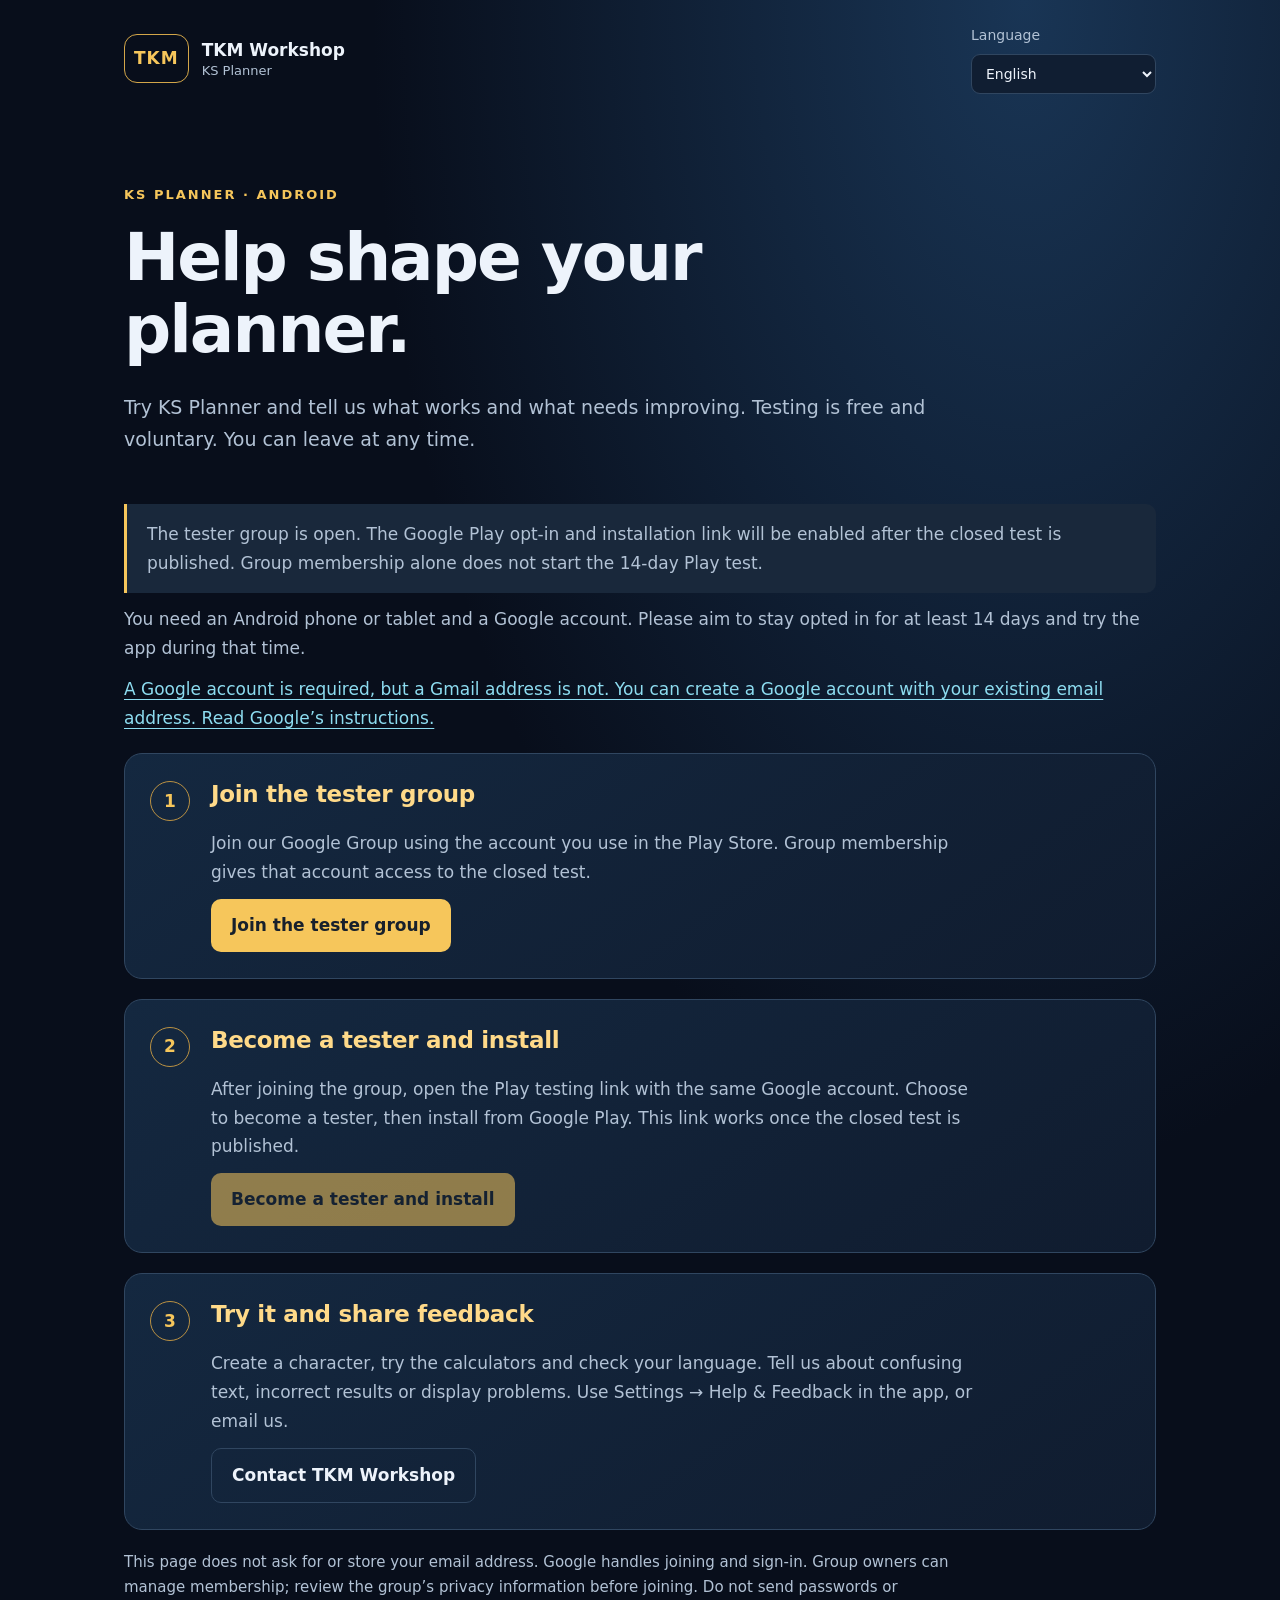
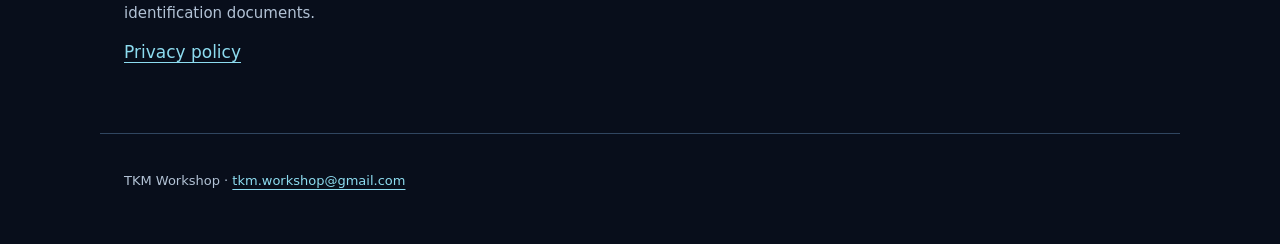
==== testing.html @ 85ac4294 "Add voluntary KS Planner tester signup in 17 languages Connect signup to KSPlannerTesters Google Gro" ====
<!doctype html>
<html lang="en">
<head>
  <meta charset="utf-8">
  <meta name="viewport" content="width=device-width, initial-scale=1">
  <meta name="description" content="Volunteer to test KS Planner for Android by TKM Workshop.">
  <title>Test KS Planner · TKM Workshop</title>
  <link rel="stylesheet" href="style.css">
  <style>
    .language{display:grid;gap:6px;min-width:185px;font-size:14px;color:var(--muted)}
    select{width:100%;font:inherit;color:var(--text);background:var(--panel);border:1px solid var(--line);border-radius:9px;padding:10px}
    select:focus-visible{outline:3px solid var(--gold);outline-offset:3px}
    .intro{padding-top:30px}.intro h1{max-width:820px}.steps{counter-reset:step}
    .step{position:relative;padding-inline-start:86px;counter-increment:step}
    .step:before{content:counter(step);position:absolute;inset-inline-start:25px;top:27px;width:38px;height:38px;display:grid;place-items:center;border:1px solid #bb9243;color:var(--gold);border-radius:50%;font-weight:750}
    .step h2{margin-top:0}.step p{max-width:770px}.button[aria-disabled="true"]{opacity:.55;cursor:default}
    .status{padding:16px 20px;border-inline-start:3px solid var(--gold);background:#19283b;border-radius:0 10px 10px 0}
    .privacy{font-size:15px;max-width:850px}.brand{flex-shrink:0}
    @media(max-width:650px){header{align-items:start;flex-wrap:wrap}.language{min-width:160px;flex:1}.step{padding-inline-start:68px}.step:before{inset-inline-start:16px;top:22px;width:32px;height:32px}}
    @media(prefers-reduced-motion:reduce){*{scroll-behavior:auto!important}}
  </style>
  <script src="testing.js" defer></script>
</head>
<body>
  <header>
    <a class="brand" href="index.html"><span class="monogram">TKM</span><span>TKM Workshop<small>KS Planner</small></span></a>
    <label class="language"><span id="language-label">Language</span><select id="language" aria-labelledby="language-label"></select></label>
  </header>
  <main>
    <div class="intro"><p class="eyebrow">KS Planner · Android</p><h1 data-copy="title">Help shape your planner.</h1><p data-copy="intro">Try KS Planner and tell us what works and what needs improving. Testing is free and voluntary. You can leave at any time.</p></div>
    <p class="status" id="enrollment-status" role="status" data-copy="pending">Tester enrollment is being prepared. The joining links will appear here when setup is complete.</p>
    <p data-copy="requirements">You need an Android phone or tablet and a Google account. Please aim to stay opted in for at least 14 days and try the app during that time.</p>
    <p><a href="https://support.google.com/accounts/answer/27441" data-copy="account">A Google account is required, but a Gmail address is not. You can create a Google account with your existing email address. Read Google’s instructions.</a></p>
    <div class="steps">
      <section class="card step"><h2 data-copy="join">Join the tester group</h2><p data-copy="groupHelp">Join our Google Group using the account you use in the Play Store. Group membership gives that account access to the closed test.</p><a class="button" id="group-link" aria-disabled="true" data-copy="join">Join the tester group</a></section>
      <section class="card step"><h2 data-copy="install">Become a tester and install</h2><p data-copy="testHelp">After joining the group, open the Play testing link with the same Google account. Choose to become a tester, then install from Google Play. This link works once the closed test is published.</p><a class="button" id="test-link" aria-disabled="true" data-copy="install">Become a tester and install</a></section>
      <section class="card step"><h2 data-copy="try">Try it and share feedback</h2><p data-copy="tryHelp">Create a character, try the calculators and check your language. Tell us about confusing text, incorrect results or display problems. Use Settings → Help & Feedback in the app, or email us.</p><a class="button secondary" href="mailto:tkm.workshop@gmail.com?subject=KS%20Planner%20testing%20feedback" data-copy="help">Contact TKM Workshop</a></section>
    </div>
    <p class="privacy" data-copy="privacy">This page does not ask for or store your email address. Google handles joining and sign-in. Group owners can manage membership; review the group’s privacy information before joining. Do not send passwords or identification documents.</p>
    <p><a href="privacy.html" data-copy="policy">Privacy policy</a></p>
    <noscript><p>Enable JavaScript for language selection. Tester enrollment is still being prepared. Contact tkm.workshop@gmail.com for help.</p></noscript>
  </main>
  <footer><p>TKM Workshop · <a href="mailto:tkm.workshop@gmail.com">tkm.workshop@gmail.com</a></p></footer>
</body>
</html>
---- style.css ----
:root{color-scheme:dark;--bg:#080e1b;--panel:#101e32;--text:#edf3fb;--muted:#b2c2d5;--gold:#f6c65b;--line:#304660}*{box-sizing:border-box}body{margin:0;background:radial-gradient(ellipse at 80% 0,#193555 0,transparent 45%),var(--bg);color:var(--text);font:17px/1.7 system-ui,-apple-system,BlinkMacSystemFont,"Segoe UI",sans-serif}a{color:#8ddcf0;text-underline-offset:4px}a:hover{color:#fff}a:focus-visible,summary:focus-visible{outline:3px solid var(--gold);outline-offset:5px}header,main,footer{max-width:1080px;margin:auto;padding:24px}header{display:flex;align-items:center;justify-content:space-between;gap:20px}.brand{display:flex;gap:13px;align-items:center;text-decoration:none;color:var(--text);font-weight:750;line-height:1.35}.brand small{display:block;font-size:13px;color:var(--muted);font-weight:500}.monogram{border:1px solid #d3a649;border-radius:13px;padding:12px 9px;color:var(--gold);font-size:17px;letter-spacing:1px}nav{display:flex;gap:24px}nav a{color:var(--text);text-decoration:none;font-size:15px}.intro{padding:46px 0 24px;max-width:820px}.eyebrow{text-transform:uppercase;font-size:13px;font-weight:750;letter-spacing:2px;color:var(--gold)}h1{font-size:clamp(38px,6vw,66px);letter-spacing:-2px;line-height:1.1;margin:16px 0 24px}h2{font-size:23px;letter-spacing:-.3px;line-height:1.3;color:#ffda89}p{color:var(--muted);margin:12px 0}.intro>p:last-child{font-size:19px}.actions{display:flex;flex-wrap:wrap;gap:14px;margin:28px 0}.button{display:inline-block;min-height:48px;padding:12px 20px;background:var(--gold);color:#17202c;border-radius:10px;text-decoration:none;font-weight:750}.button:hover{background:#ffdc88;color:#080e1b}.button.secondary{border:1px solid var(--line);background:transparent;color:var(--text)}.grid{display:grid;grid-template-columns:1fr 1fr;gap:20px}.card{background:linear-gradient(145deg,#142840,#101c2f);border:1px solid var(--line);border-radius:18px;padding:26px;margin:20px 0}.grid .card{margin:20px 0 0}details{border-top:1px solid var(--line);padding:16px 0}summary{cursor:pointer;min-height:44px;display:list-item;font-weight:650;padding:8px 0}details p{padding-left:18px}footer{border-top:1px solid var(--line);margin-top:30px;font-size:13px;padding-bottom:40px}strong{color:var(--text)}@media(max-width:650px){header,main,footer{padding:20px}.intro{padding-top:24px}.grid{grid-template-columns:1fr;gap:0}.card{padding:21px}.grid .card{margin-top:18px}h1{letter-spacing:-1px}nav{gap:16px}.brand{font-size:15px}.button{width:100%;text-align:center}.intro p{font-size:17px}}
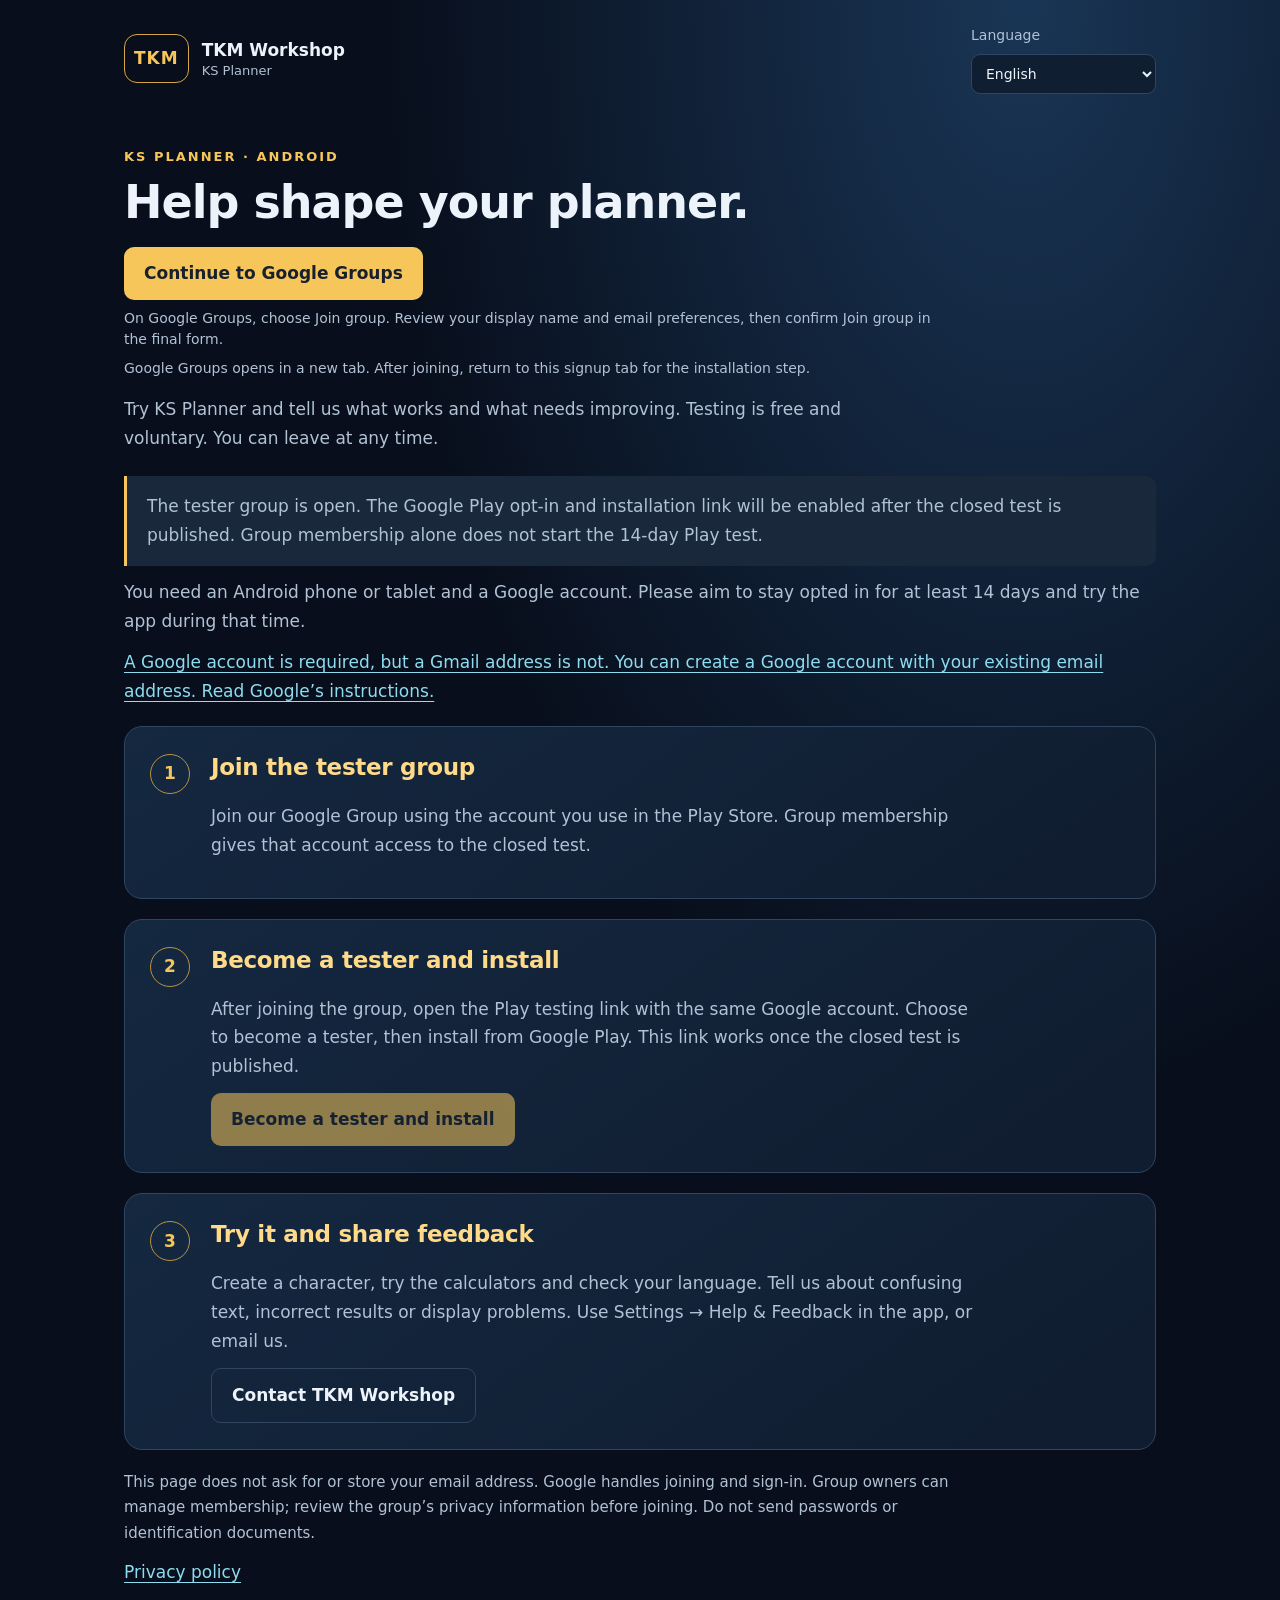
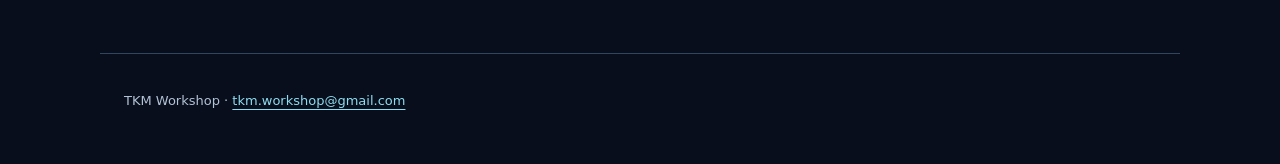
==== commit d49ded2c: "Put tester signup action first and clarify Google confirmations" ====
--- a/testing.html
+++ b/testing.html
@@ -10,16 +10,17 @@
     .language{display:grid;gap:6px;min-width:185px;font-size:14px;color:var(--muted)}
     select{width:100%;font:inherit;color:var(--text);background:var(--panel);border:1px solid var(--line);border-radius:9px;padding:10px}
     select:focus-visible{outline:3px solid var(--gold);outline-offset:3px}
-    .intro{padding-top:30px}.intro h1{max-width:820px}.steps{counter-reset:step}
+    .intro{padding:4px 0 12px}.intro .eyebrow{margin:0 0 8px}.intro h1{max-width:820px;font-size:clamp(28px,4vw,46px);line-height:1.15;letter-spacing:-1px;margin:8px 0 18px}.intro>p:last-child{font-size:17px;margin:16px 0 0;max-width:720px}.join-action{display:block;width:max-content;max-width:100%;text-align:center}.steps{counter-reset:step}
     .step{position:relative;padding-inline-start:86px;counter-increment:step}
     .step:before{content:counter(step);position:absolute;inset-inline-start:25px;top:27px;width:38px;height:38px;display:grid;place-items:center;border:1px solid #bb9243;color:var(--gold);border-radius:50%;font-weight:750}
     .step h2{margin-top:0}.step p{max-width:770px}.button[aria-disabled="true"]{opacity:.55;cursor:default}
     .status{padding:16px 20px;border-inline-start:3px solid var(--gold);background:#19283b;border-radius:0 10px 10px 0}
     .privacy{font-size:15px;max-width:850px}.brand{flex-shrink:0}
-    @media(max-width:650px){header{align-items:start;flex-wrap:wrap}.language{min-width:160px;flex:1}.step{padding-inline-start:68px}.step:before{inset-inline-start:16px;top:22px;width:32px;height:32px}}
+    .join-note{font-size:14px;margin:8px 0 0;line-height:1.5}
+    @media(max-width:650px){header{align-items:center;gap:12px;padding:14px 20px}.brand{font-size:14px;gap:9px}.brand small{font-size:12px}.monogram{padding:8px 6px;border-radius:10px;font-size:12px;letter-spacing:.5px}.language{min-width:0;flex:1;max-width:140px;gap:4px;font-size:12px}.language select{min-width:0;max-width:100%;font-size:14px;padding:9px 7px}main{padding-top:12px}.join-action{width:100%}.step{padding-inline-start:68px}.step:before{inset-inline-start:16px;top:22px;width:32px;height:32px}}
     @media(prefers-reduced-motion:reduce){*{scroll-behavior:auto!important}}
   </style>
-  <script src="testing.js" defer></script>
+  <script src="testing.js?v=20261017-join3" defer></script>
 </head>
 <body>
   <header>
@@ -27,12 +28,12 @@
     <label class="language"><span id="language-label">Language</span><select id="language" aria-labelledby="language-label"></select></label>
   </header>
   <main>
-    <div class="intro"><p class="eyebrow">KS Planner · Android</p><h1 data-copy="title">Help shape your planner.</h1><p data-copy="intro">Try KS Planner and tell us what works and what needs improving. Testing is free and voluntary. You can leave at any time.</p></div>
+    <div class="intro"><p class="eyebrow">KS Planner · Android</p><h1 data-copy="title">Help shape your planner.</h1><a class="button join-action" id="group-link" target="_blank" rel="noopener" aria-describedby="join-note return-note" aria-disabled="true" data-copy="continue">Continue to Google Groups</a><p class="join-note" id="join-note" data-copy="confirm">On Google Groups, choose Join group. Review your display name and email preferences, then confirm Join group in the final form.</p><p class="join-note" id="return-note" data-copy="return">Google Groups opens in a new tab. After joining, return to this signup tab for the installation step.</p><p data-copy="intro">Try KS Planner and tell us what works and what needs improving. Testing is free and voluntary. You can leave at any time.</p></div>
     <p class="status" id="enrollment-status" role="status" data-copy="pending">Tester enrollment is being prepared. The joining links will appear here when setup is complete.</p>
     <p data-copy="requirements">You need an Android phone or tablet and a Google account. Please aim to stay opted in for at least 14 days and try the app during that time.</p>
     <p><a href="https://support.google.com/accounts/answer/27441" data-copy="account">A Google account is required, but a Gmail address is not. You can create a Google account with your existing email address. Read Google’s instructions.</a></p>
     <div class="steps">
-      <section class="card step"><h2 data-copy="join">Join the tester group</h2><p data-copy="groupHelp">Join our Google Group using the account you use in the Play Store. Group membership gives that account access to the closed test.</p><a class="button" id="group-link" aria-disabled="true" data-copy="join">Join the tester group</a></section>
+      <section class="card step"><h2 data-copy="join">Join the tester group</h2><p data-copy="groupHelp">Join our Google Group using the account you use in the Play Store. Group membership gives that account access to the closed test.</p></section>
       <section class="card step"><h2 data-copy="install">Become a tester and install</h2><p data-copy="testHelp">After joining the group, open the Play testing link with the same Google account. Choose to become a tester, then install from Google Play. This link works once the closed test is published.</p><a class="button" id="test-link" aria-disabled="true" data-copy="install">Become a tester and install</a></section>
       <section class="card step"><h2 data-copy="try">Try it and share feedback</h2><p data-copy="tryHelp">Create a character, try the calculators and check your language. Tell us about confusing text, incorrect results or display problems. Use Settings → Help & Feedback in the app, or email us.</p><a class="button secondary" href="mailto:tkm.workshop@gmail.com?subject=KS%20Planner%20testing%20feedback" data-copy="help">Contact TKM Workshop</a></section>
     </div>
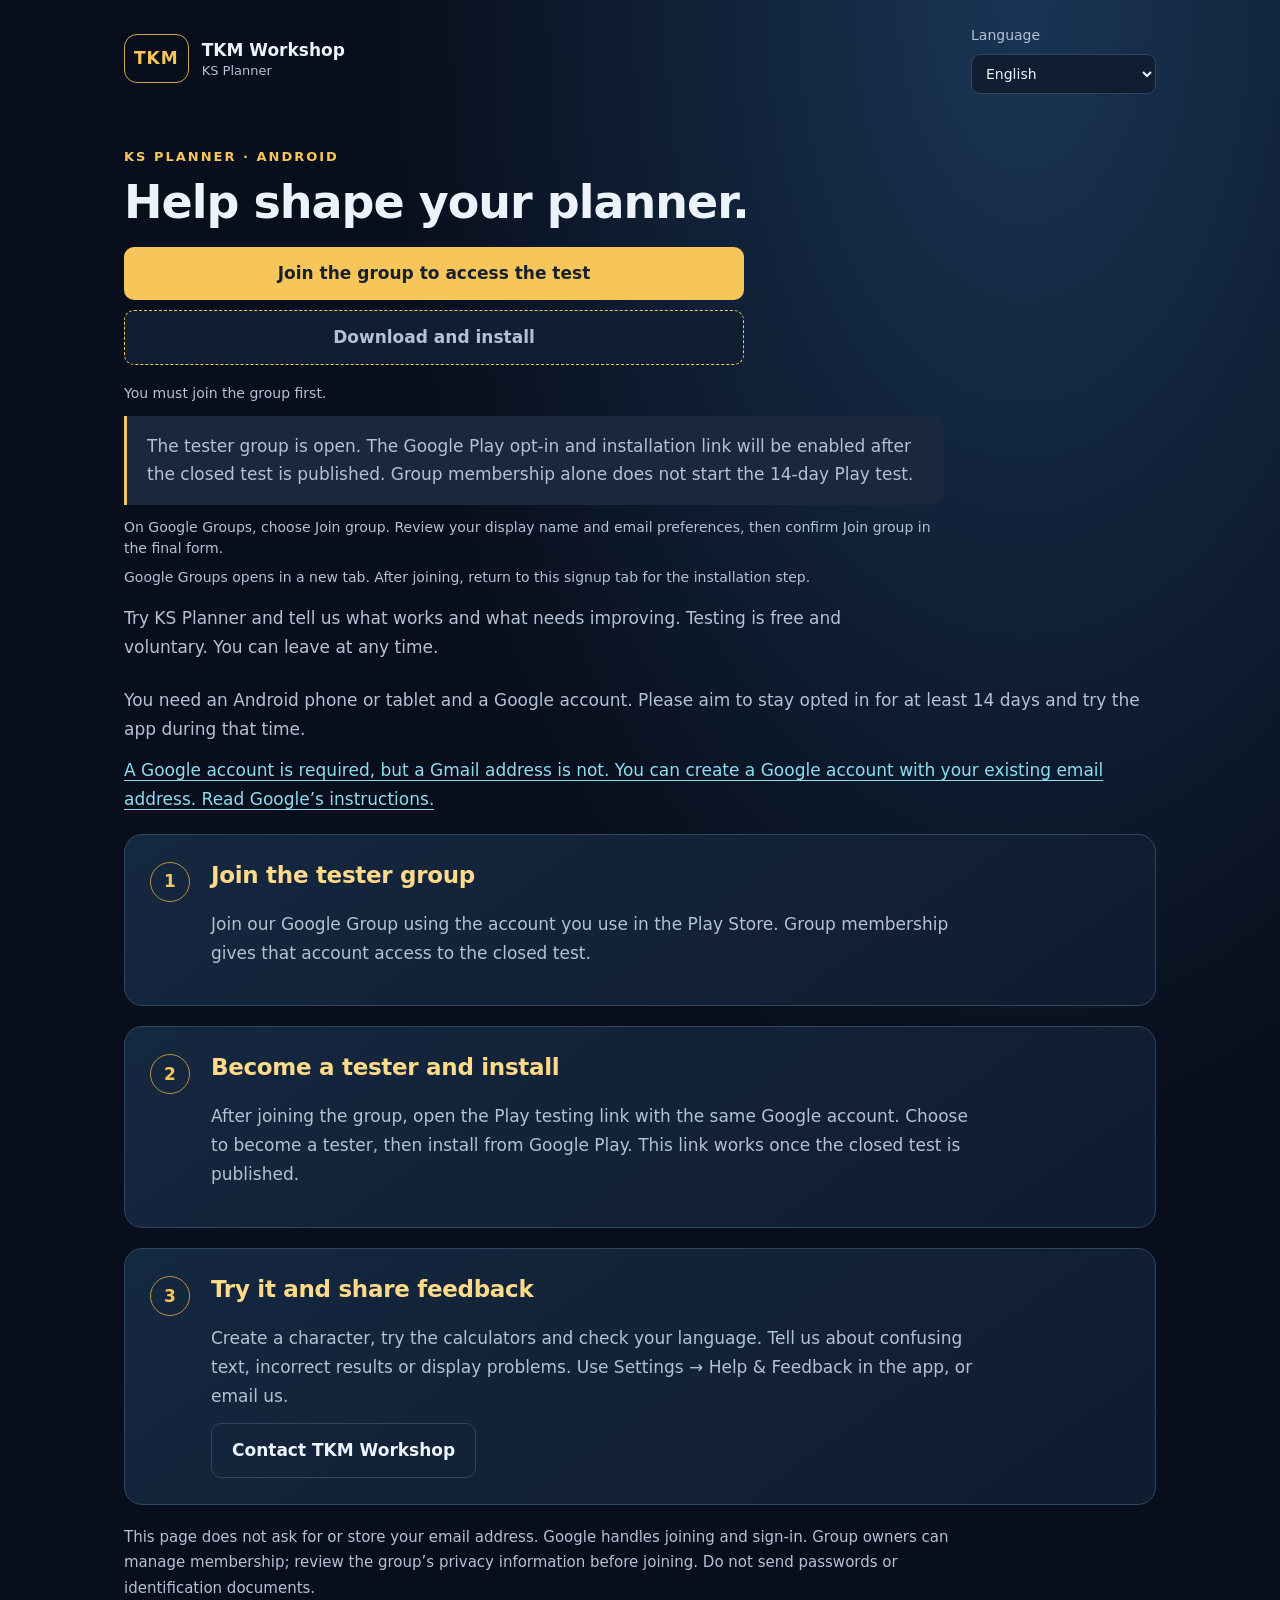
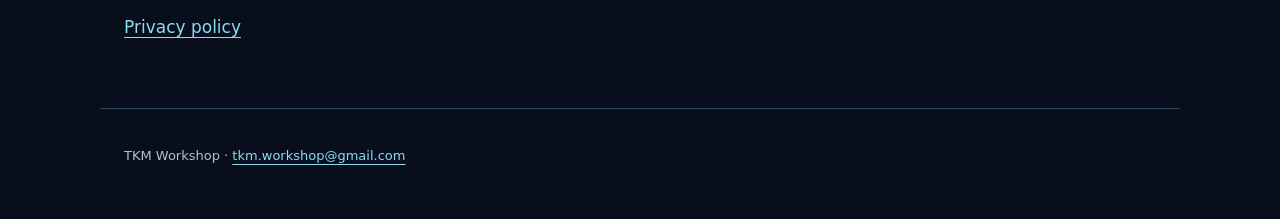
==== commit 8e789d78: "Show simple join and install steps together at the top" ====
--- a/testing.html
+++ b/testing.html
@@ -16,11 +16,11 @@
     .step h2{margin-top:0}.step p{max-width:770px}.button[aria-disabled="true"]{opacity:.55;cursor:default}
     .status{padding:16px 20px;border-inline-start:3px solid var(--gold);background:#19283b;border-radius:0 10px 10px 0}
     .privacy{font-size:15px;max-width:850px}.brand{flex-shrink:0}
-    .join-note{font-size:14px;margin:8px 0 0;line-height:1.5}
+    .signup-actions{display:grid;gap:10px;max-width:620px}.signup-actions .button{width:100%;text-align:center}.button[aria-disabled="true"]{opacity:1;border:1px dashed var(--gold);background:var(--panel);color:var(--muted)}.join-note{font-size:14px;margin:8px 0 0;line-height:1.5}
     @media(max-width:650px){header{align-items:center;gap:12px;padding:14px 20px}.brand{font-size:14px;gap:9px}.brand small{font-size:12px}.monogram{padding:8px 6px;border-radius:10px;font-size:12px;letter-spacing:.5px}.language{min-width:0;flex:1;max-width:140px;gap:4px;font-size:12px}.language select{min-width:0;max-width:100%;font-size:14px;padding:9px 7px}main{padding-top:12px}.join-action{width:100%}.step{padding-inline-start:68px}.step:before{inset-inline-start:16px;top:22px;width:32px;height:32px}}
     @media(prefers-reduced-motion:reduce){*{scroll-behavior:auto!important}}
   </style>
-  <script src="testing.js?v=20261017-join3" defer></script>
+  <script src="testing.js?v=20261017-steps5" defer></script>
 </head>
 <body>
   <header>
@@ -28,13 +28,12 @@
     <label class="language"><span id="language-label">Language</span><select id="language" aria-labelledby="language-label"></select></label>
   </header>
   <main>
-    <div class="intro"><p class="eyebrow">KS Planner · Android</p><h1 data-copy="title">Help shape your planner.</h1><a class="button join-action" id="group-link" target="_blank" rel="noopener" aria-describedby="join-note return-note" aria-disabled="true" data-copy="continue">Continue to Google Groups</a><p class="join-note" id="join-note" data-copy="confirm">On Google Groups, choose Join group. Review your display name and email preferences, then confirm Join group in the final form.</p><p class="join-note" id="return-note" data-copy="return">Google Groups opens in a new tab. After joining, return to this signup tab for the installation step.</p><p data-copy="intro">Try KS Planner and tell us what works and what needs improving. Testing is free and voluntary. You can leave at any time.</p></div>
-    <p class="status" id="enrollment-status" role="status" data-copy="pending">Tester enrollment is being prepared. The joining links will appear here when setup is complete.</p>
+    <div class="intro"><p class="eyebrow">KS Planner · Android</p><h1 data-copy="title">Help shape your planner.</h1><div class="signup-actions"><a class="button join-action" id="group-link" target="_blank" rel="noopener" aria-describedby="join-note return-note" aria-disabled="true" data-copy="continue">Join the group to access the test</a><a class="button" id="test-link" aria-describedby="install-prerequisite enrollment-status" aria-disabled="true" data-copy="download">Download and install</a><p class="join-note" id="install-prerequisite" data-copy="prerequisite">You must join the group first.</p></div><p class="status" id="enrollment-status" role="status" data-copy="pending">Tester enrollment is being prepared. The joining links will appear here when setup is complete.</p><p class="join-note" id="join-note" data-copy="confirm">On Google Groups, choose Join group. Review your display name and email preferences, then confirm Join group in the final form.</p><p class="join-note" id="return-note" data-copy="return">Google Groups opens in a new tab. After joining, return to this signup tab for the installation step.</p><p data-copy="intro">Try KS Planner and tell us what works and what needs improving. Testing is free and voluntary. You can leave at any time.</p></div>
     <p data-copy="requirements">You need an Android phone or tablet and a Google account. Please aim to stay opted in for at least 14 days and try the app during that time.</p>
     <p><a href="https://support.google.com/accounts/answer/27441" data-copy="account">A Google account is required, but a Gmail address is not. You can create a Google account with your existing email address. Read Google’s instructions.</a></p>
     <div class="steps">
       <section class="card step"><h2 data-copy="join">Join the tester group</h2><p data-copy="groupHelp">Join our Google Group using the account you use in the Play Store. Group membership gives that account access to the closed test.</p></section>
-      <section class="card step"><h2 data-copy="install">Become a tester and install</h2><p data-copy="testHelp">After joining the group, open the Play testing link with the same Google account. Choose to become a tester, then install from Google Play. This link works once the closed test is published.</p><a class="button" id="test-link" aria-disabled="true" data-copy="install">Become a tester and install</a></section>
+      <section class="card step"><h2 data-copy="install">Become a tester and install</h2><p data-copy="testHelp">After joining the group, open the Play testing link with the same Google account. Choose to become a tester, then install from Google Play. This link works once the closed test is published.</p></section>
       <section class="card step"><h2 data-copy="try">Try it and share feedback</h2><p data-copy="tryHelp">Create a character, try the calculators and check your language. Tell us about confusing text, incorrect results or display problems. Use Settings → Help & Feedback in the app, or email us.</p><a class="button secondary" href="mailto:tkm.workshop@gmail.com?subject=KS%20Planner%20testing%20feedback" data-copy="help">Contact TKM Workshop</a></section>
     </div>
     <p class="privacy" data-copy="privacy">This page does not ask for or store your email address. Google handles joining and sign-in. Group owners can manage membership; review the group’s privacy information before joining. Do not send passwords or identification documents.</p>
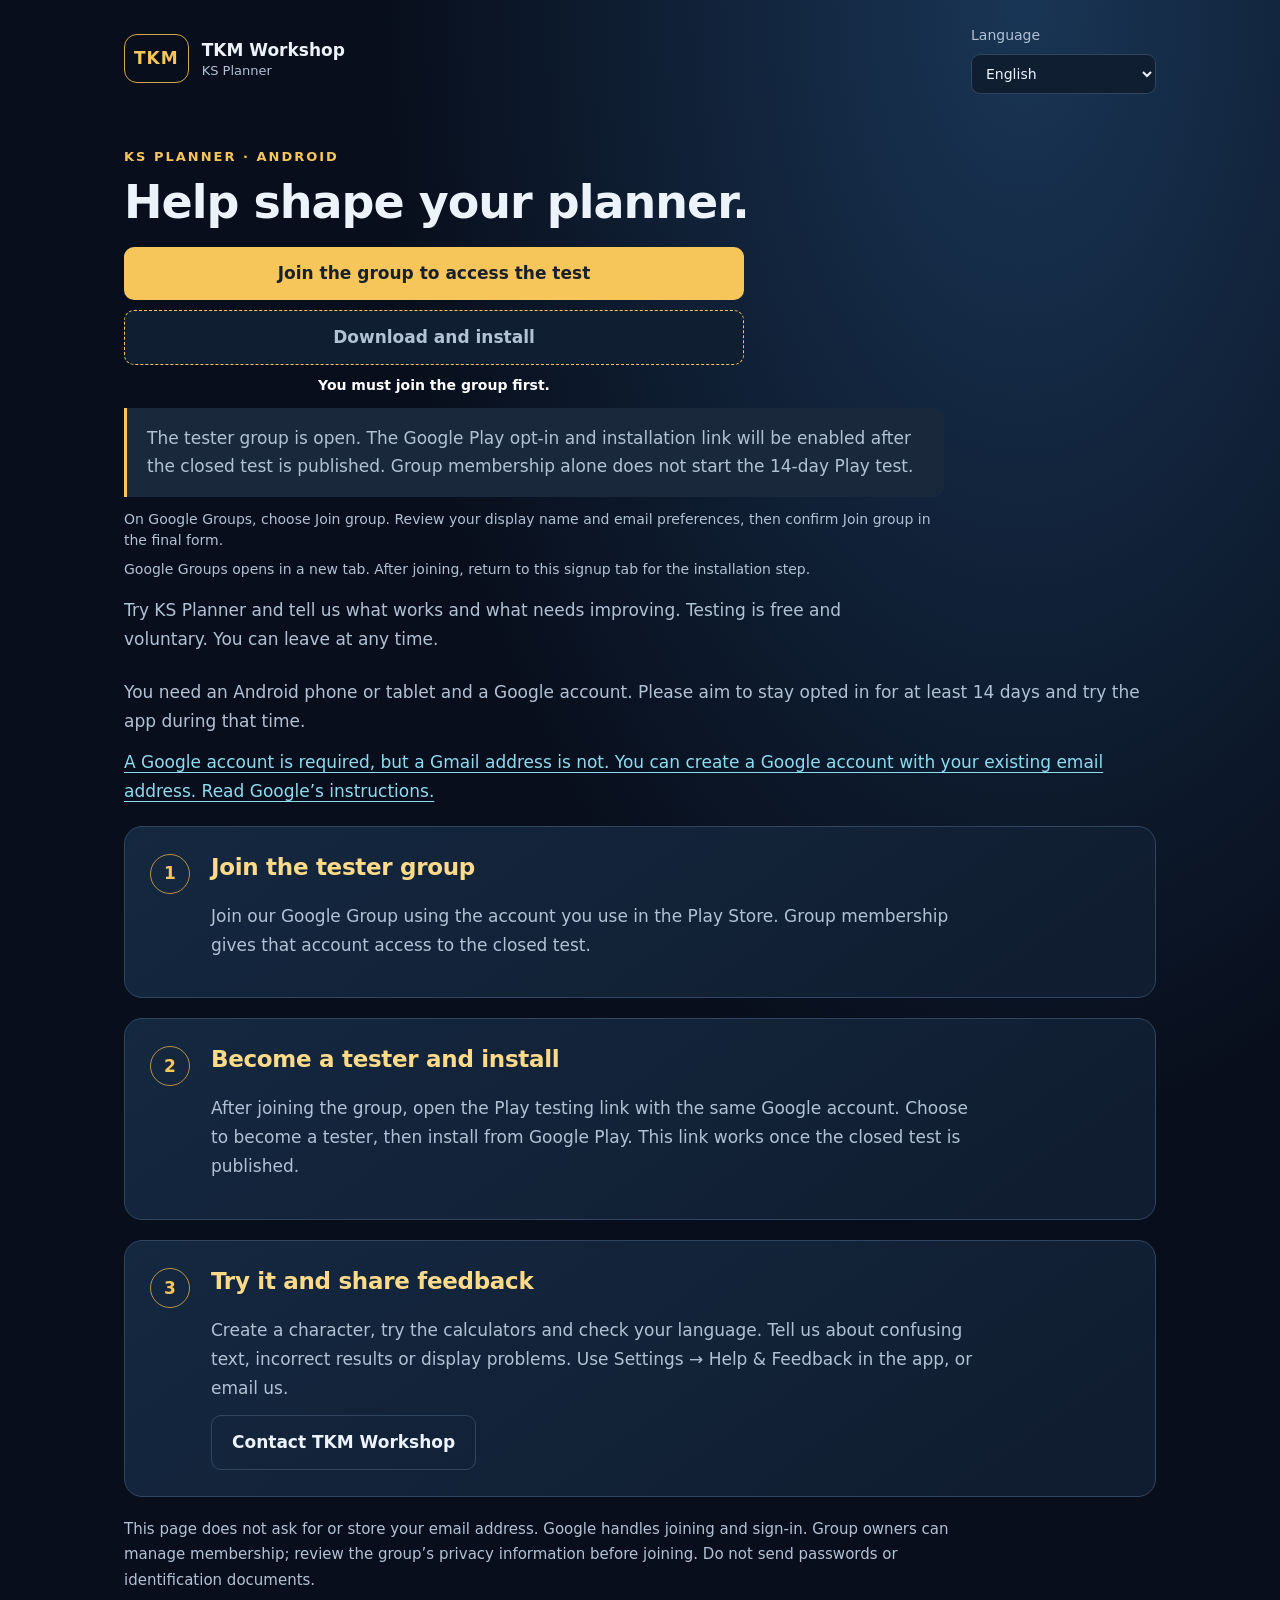
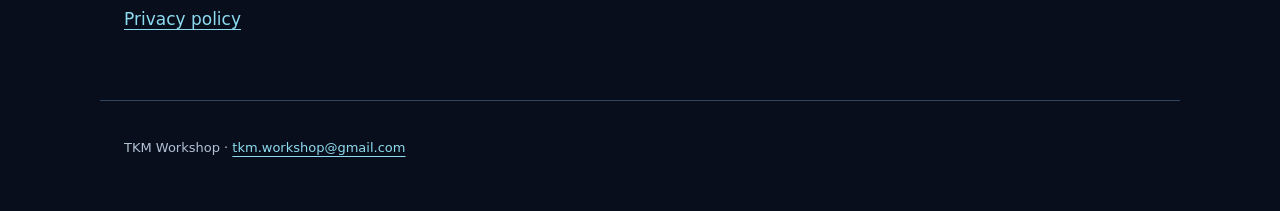
==== commit d6e463a6: "Center and emphasize the group prerequisite" ====
--- a/testing.html
+++ b/testing.html
@@ -16,7 +16,7 @@
     .step h2{margin-top:0}.step p{max-width:770px}.button[aria-disabled="true"]{opacity:.55;cursor:default}
     .status{padding:16px 20px;border-inline-start:3px solid var(--gold);background:#19283b;border-radius:0 10px 10px 0}
     .privacy{font-size:15px;max-width:850px}.brand{flex-shrink:0}
-    .signup-actions{display:grid;gap:10px;max-width:620px}.signup-actions .button{width:100%;text-align:center}.button[aria-disabled="true"]{opacity:1;border:1px dashed var(--gold);background:var(--panel);color:var(--muted)}.join-note{font-size:14px;margin:8px 0 0;line-height:1.5}
+    .signup-actions{display:grid;gap:10px;max-width:620px}.signup-actions .button{width:100%;text-align:center}.button[aria-disabled="true"]{opacity:1;border:1px dashed var(--gold);background:var(--panel);color:var(--muted)}#install-prerequisite{text-align:center;font-weight:700;color:#fff;margin:0}.join-note{font-size:14px;margin:8px 0 0;line-height:1.5}
     @media(max-width:650px){header{align-items:center;gap:12px;padding:14px 20px}.brand{font-size:14px;gap:9px}.brand small{font-size:12px}.monogram{padding:8px 6px;border-radius:10px;font-size:12px;letter-spacing:.5px}.language{min-width:0;flex:1;max-width:140px;gap:4px;font-size:12px}.language select{min-width:0;max-width:100%;font-size:14px;padding:9px 7px}main{padding-top:12px}.join-action{width:100%}.step{padding-inline-start:68px}.step:before{inset-inline-start:16px;top:22px;width:32px;height:32px}}
     @media(prefers-reduced-motion:reduce){*{scroll-behavior:auto!important}}
   </style>
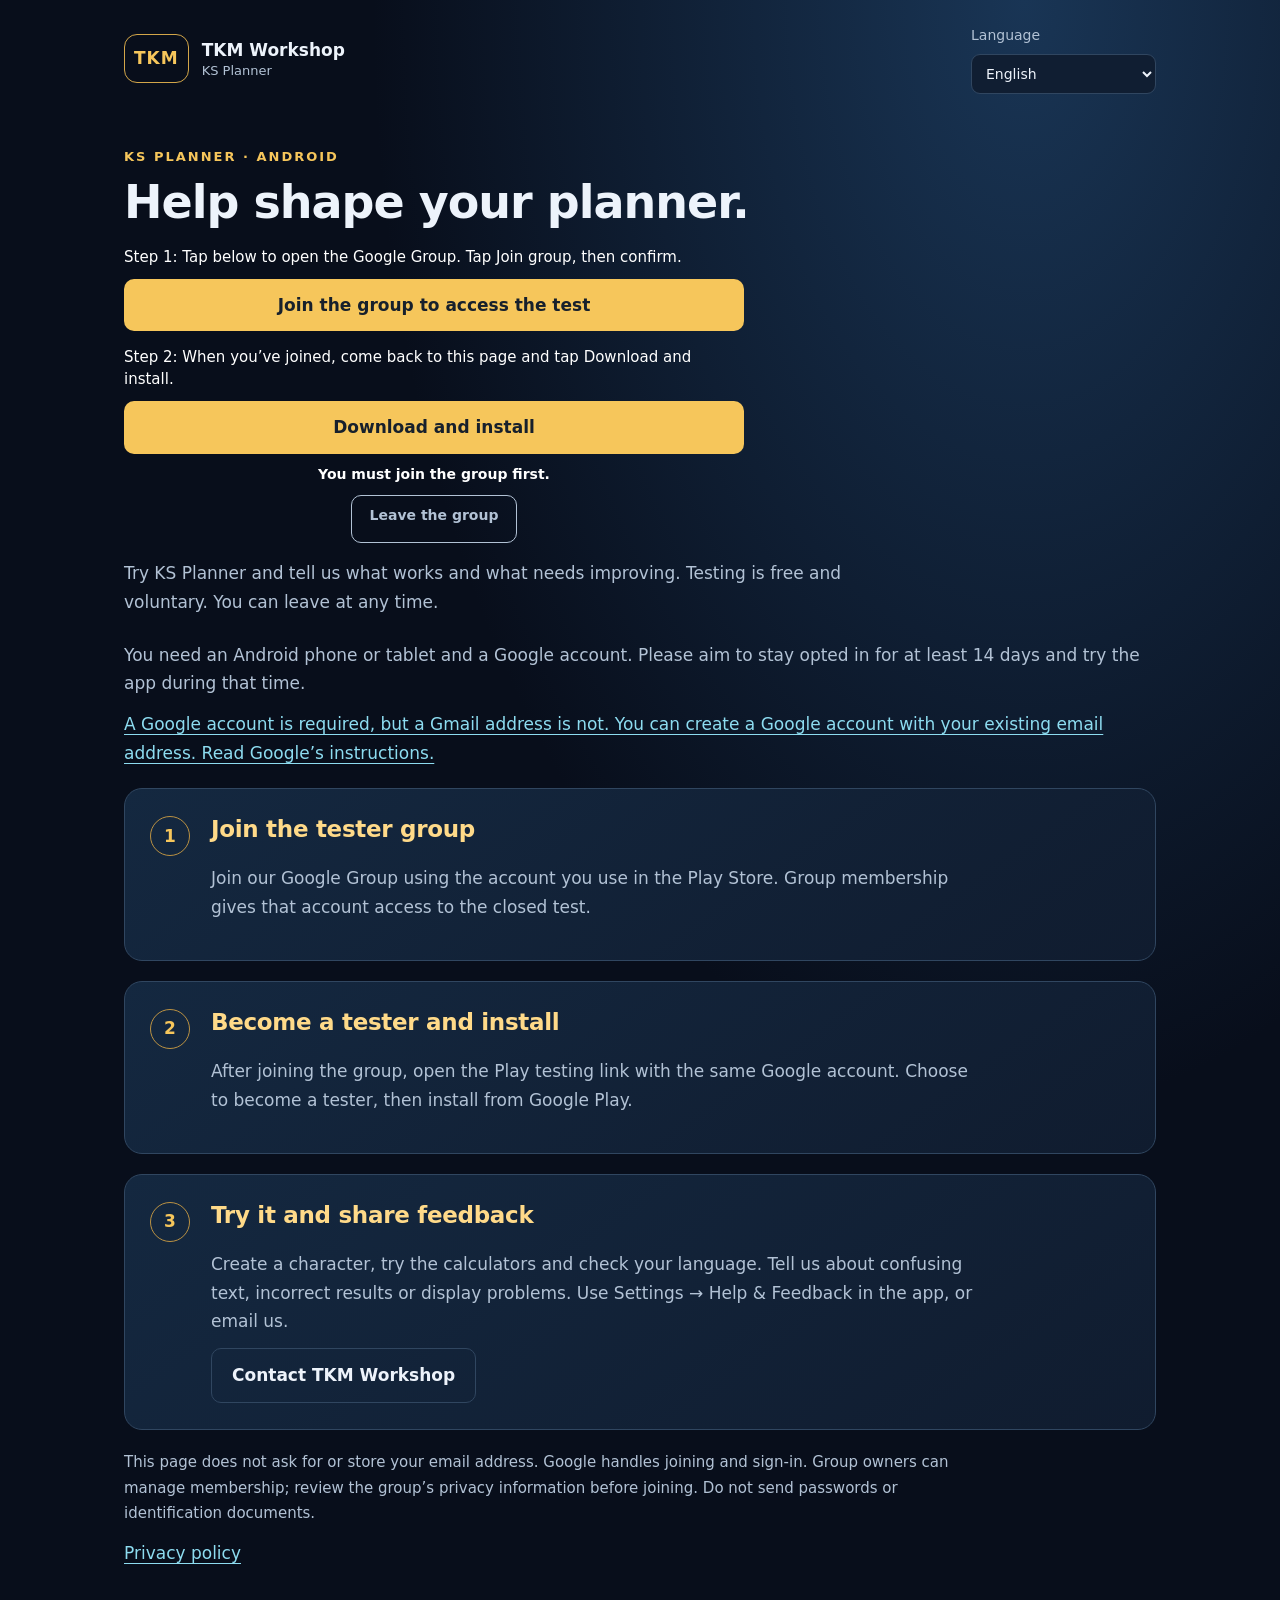
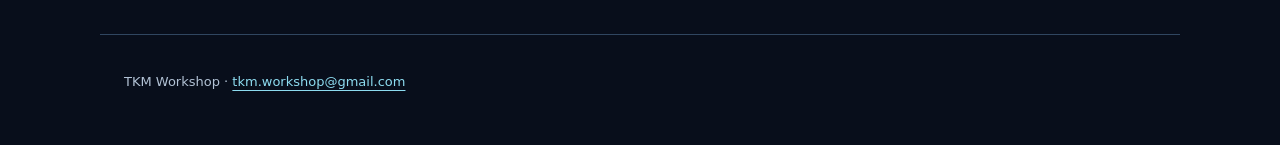
==== commit 046340a7: "Signup: enable Play install, add Step 1/Step 2 and Leave group" ====
--- a/testing.html
+++ b/testing.html
@@ -16,11 +16,11 @@
     .step h2{margin-top:0}.step p{max-width:770px}.button[aria-disabled="true"]{opacity:.55;cursor:default}
     .status{padding:16px 20px;border-inline-start:3px solid var(--gold);background:#19283b;border-radius:0 10px 10px 0}
     .privacy{font-size:15px;max-width:850px}.brand{flex-shrink:0}
-    .signup-actions{display:grid;gap:10px;max-width:620px}.signup-actions .button{width:100%;text-align:center}.button[aria-disabled="true"]{opacity:1;border:1px dashed var(--gold);background:var(--panel);color:var(--muted)}#install-prerequisite{text-align:center;font-weight:700;color:#fff;margin:0}.join-note{font-size:14px;margin:8px 0 0;line-height:1.5}
+    .signup-actions{display:grid;gap:10px;max-width:620px}.signup-actions .button{width:100%;text-align:center}.button[aria-disabled="true"]{opacity:1;border:1px dashed var(--gold);background:var(--panel);color:var(--muted)}.signup-actions .leave-action{width:auto;justify-self:center;padding:8px 18px;font-size:14px;background:transparent;border:1px solid var(--muted);color:var(--muted)}.step-hint{margin:6px 0 0;font-size:15px;line-height:1.45;color:#fff}.step-hint:first-child{margin-top:0}#install-prerequisite{text-align:center;font-weight:700;color:#fff;margin:0}.join-note{font-size:14px;margin:8px 0 0;line-height:1.5}
     @media(max-width:650px){header{align-items:center;gap:12px;padding:14px 20px}.brand{font-size:14px;gap:9px}.brand small{font-size:12px}.monogram{padding:8px 6px;border-radius:10px;font-size:12px;letter-spacing:.5px}.language{min-width:0;flex:1;max-width:140px;gap:4px;font-size:12px}.language select{min-width:0;max-width:100%;font-size:14px;padding:9px 7px}main{padding-top:12px}.join-action{width:100%}.step{padding-inline-start:68px}.step:before{inset-inline-start:16px;top:22px;width:32px;height:32px}}
     @media(prefers-reduced-motion:reduce){*{scroll-behavior:auto!important}}
   </style>
-  <script src="testing.js?v=20261017-steps5" defer></script>
+  <script src="testing.js?v=20261018-steps2" defer></script>
 </head>
 <body>
   <header>
@@ -28,12 +28,12 @@
     <label class="language"><span id="language-label">Language</span><select id="language" aria-labelledby="language-label"></select></label>
   </header>
   <main>
-    <div class="intro"><p class="eyebrow">KS Planner · Android</p><h1 data-copy="title">Help shape your planner.</h1><div class="signup-actions"><a class="button join-action" id="group-link" target="_blank" rel="noopener" aria-describedby="join-note return-note" aria-disabled="true" data-copy="continue">Join the group to access the test</a><a class="button" id="test-link" aria-describedby="install-prerequisite enrollment-status" aria-disabled="true" data-copy="download">Download and install</a><p class="join-note" id="install-prerequisite" data-copy="prerequisite">You must join the group first.</p></div><p class="status" id="enrollment-status" role="status" data-copy="pending">Tester enrollment is being prepared. The joining links will appear here when setup is complete.</p><p class="join-note" id="join-note" data-copy="confirm">On Google Groups, choose Join group. Review your display name and email preferences, then confirm Join group in the final form.</p><p class="join-note" id="return-note" data-copy="return">Google Groups opens in a new tab. After joining, return to this signup tab for the installation step.</p><p data-copy="intro">Try KS Planner and tell us what works and what needs improving. Testing is free and voluntary. You can leave at any time.</p></div>
+    <div class="intro"><p class="eyebrow">KS Planner · Android</p><h1 data-copy="title">Help shape your planner.</h1><div class="signup-actions"><p class="step-hint" id="step1-note" data-copy="step1">Step 1: Tap below to open the Google Group. Tap Join group, then confirm.</p><a class="button join-action" id="group-link" target="_blank" rel="noopener" aria-describedby="step1-note" aria-disabled="true" data-copy="continue">Join the group to access the test</a><p class="step-hint" id="step2-note" data-copy="step2">Step 2: When you’ve joined, come back to this page and tap Download and install.</p><a class="button" id="test-link" aria-describedby="step2-note install-prerequisite" aria-disabled="true" data-copy="download">Download and install</a><p class="join-note" id="install-prerequisite" data-copy="prerequisite">You must join the group first.</p><a class="button leave-action" id="leave-link" target="_blank" rel="noopener" aria-disabled="true" data-copy="leave">Leave the group</a></div><p class="status" id="enrollment-status" role="status" data-copy="pending">Tester enrollment is being prepared. The joining links will appear here when setup is complete.</p><p data-copy="intro">Try KS Planner and tell us what works and what needs improving. Testing is free and voluntary. You can leave at any time.</p></div>
     <p data-copy="requirements">You need an Android phone or tablet and a Google account. Please aim to stay opted in for at least 14 days and try the app during that time.</p>
     <p><a href="https://support.google.com/accounts/answer/27441" data-copy="account">A Google account is required, but a Gmail address is not. You can create a Google account with your existing email address. Read Google’s instructions.</a></p>
     <div class="steps">
       <section class="card step"><h2 data-copy="join">Join the tester group</h2><p data-copy="groupHelp">Join our Google Group using the account you use in the Play Store. Group membership gives that account access to the closed test.</p></section>
-      <section class="card step"><h2 data-copy="install">Become a tester and install</h2><p data-copy="testHelp">After joining the group, open the Play testing link with the same Google account. Choose to become a tester, then install from Google Play. This link works once the closed test is published.</p></section>
+      <section class="card step"><h2 data-copy="install">Become a tester and install</h2><p data-copy="testHelp">After joining the group, open the Play testing link with the same Google account. Choose to become a tester, then install from Google Play.</p></section>
       <section class="card step"><h2 data-copy="try">Try it and share feedback</h2><p data-copy="tryHelp">Create a character, try the calculators and check your language. Tell us about confusing text, incorrect results or display problems. Use Settings → Help & Feedback in the app, or email us.</p><a class="button secondary" href="mailto:tkm.workshop@gmail.com?subject=KS%20Planner%20testing%20feedback" data-copy="help">Contact TKM Workshop</a></section>
     </div>
     <p class="privacy" data-copy="privacy">This page does not ask for or store your email address. Google handles joining and sign-in. Group owners can manage membership; review the group’s privacy information before joining. Do not send passwords or identification documents.</p>
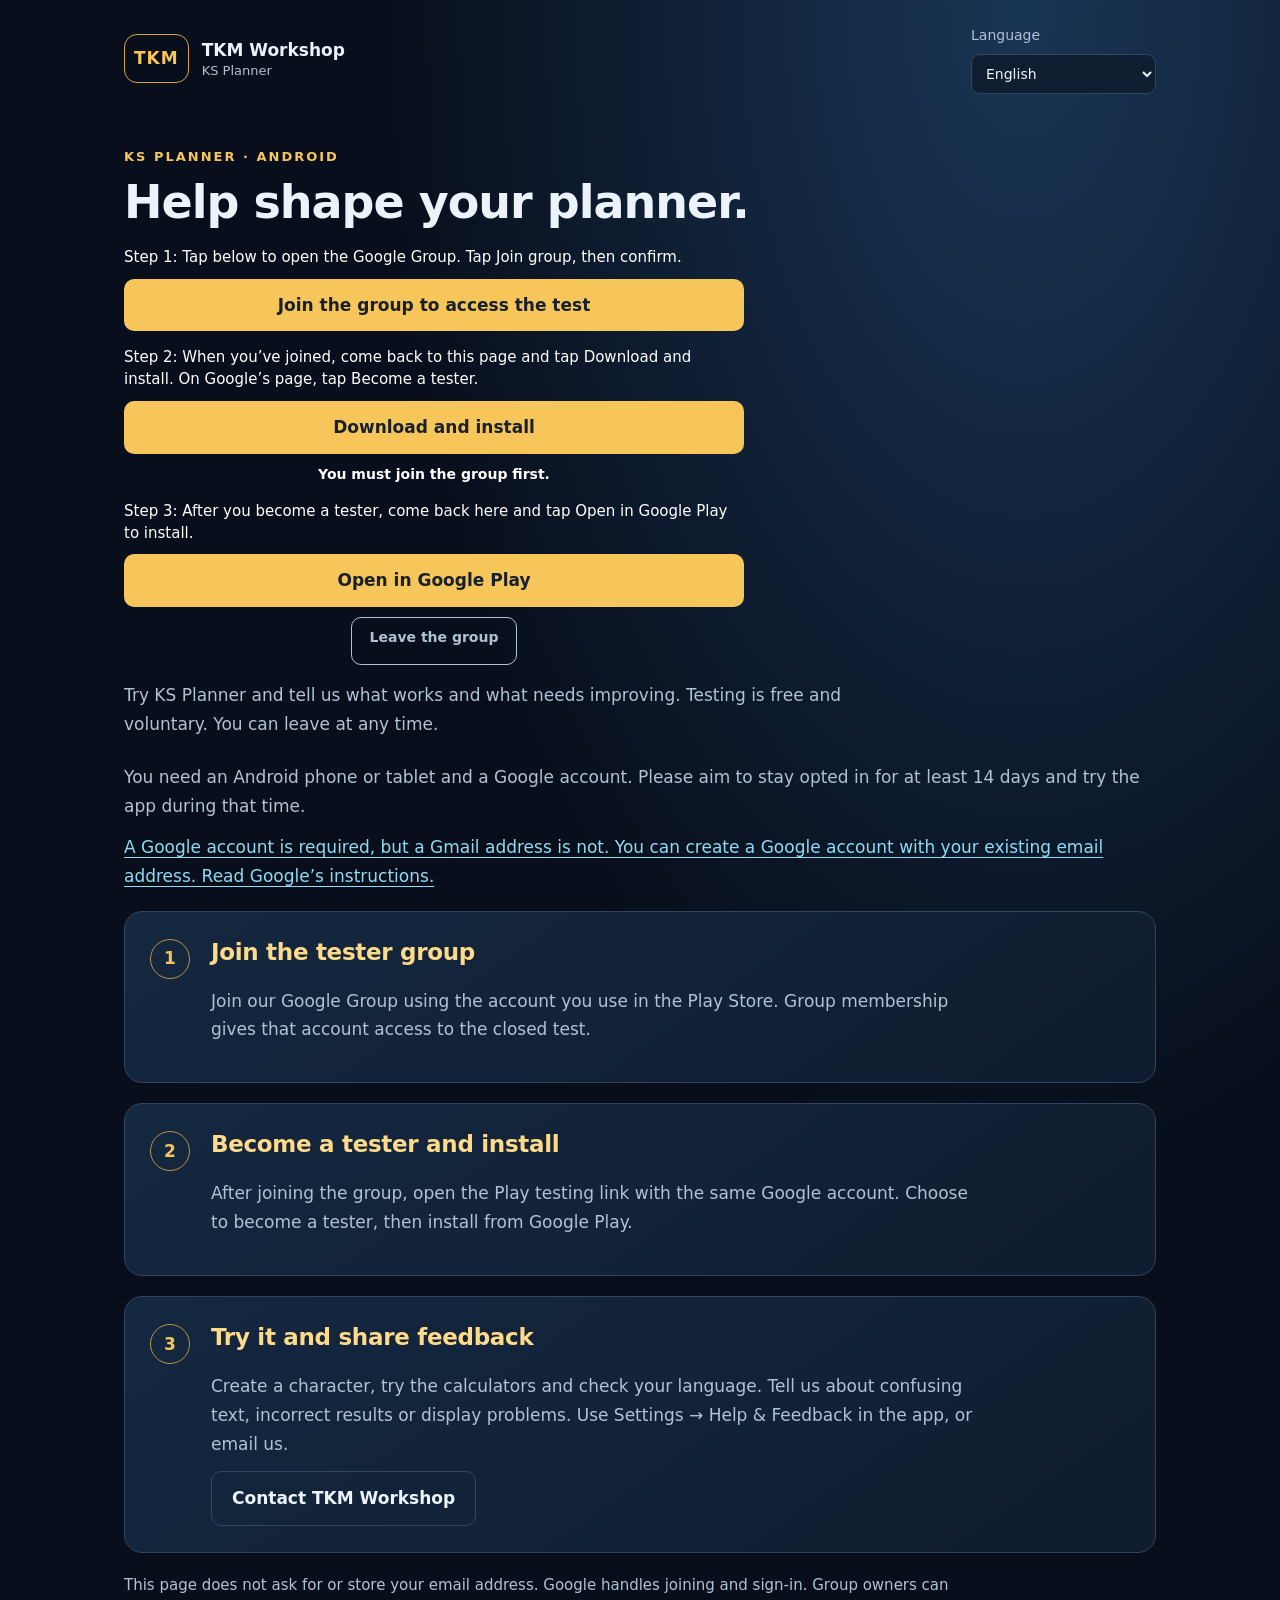
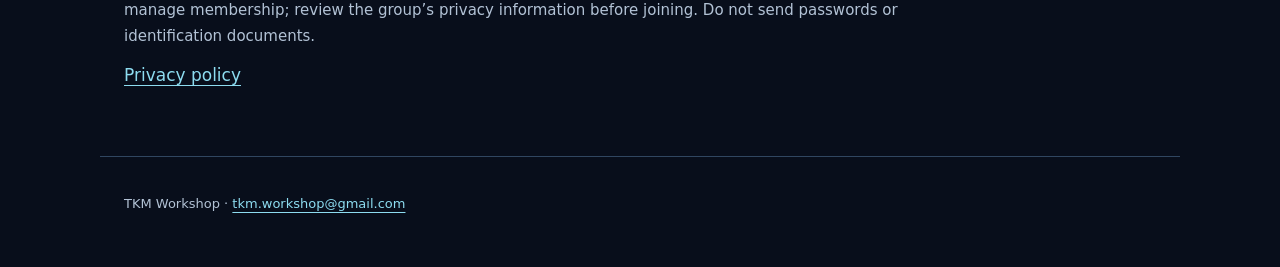
==== commit e88eca51: "Signup: add Step 3 Open in Google Play button" ====
--- a/testing.html
+++ b/testing.html
@@ -20,7 +20,7 @@
     @media(max-width:650px){header{align-items:center;gap:12px;padding:14px 20px}.brand{font-size:14px;gap:9px}.brand small{font-size:12px}.monogram{padding:8px 6px;border-radius:10px;font-size:12px;letter-spacing:.5px}.language{min-width:0;flex:1;max-width:140px;gap:4px;font-size:12px}.language select{min-width:0;max-width:100%;font-size:14px;padding:9px 7px}main{padding-top:12px}.join-action{width:100%}.step{padding-inline-start:68px}.step:before{inset-inline-start:16px;top:22px;width:32px;height:32px}}
     @media(prefers-reduced-motion:reduce){*{scroll-behavior:auto!important}}
   </style>
-  <script src="testing.js?v=20261018-steps2" defer></script>
+  <script src="testing.js?v=20261018-play1" defer></script>
 </head>
 <body>
   <header>
@@ -28,7 +28,7 @@
     <label class="language"><span id="language-label">Language</span><select id="language" aria-labelledby="language-label"></select></label>
   </header>
   <main>
-    <div class="intro"><p class="eyebrow">KS Planner · Android</p><h1 data-copy="title">Help shape your planner.</h1><div class="signup-actions"><p class="step-hint" id="step1-note" data-copy="step1">Step 1: Tap below to open the Google Group. Tap Join group, then confirm.</p><a class="button join-action" id="group-link" target="_blank" rel="noopener" aria-describedby="step1-note" aria-disabled="true" data-copy="continue">Join the group to access the test</a><p class="step-hint" id="step2-note" data-copy="step2">Step 2: When you’ve joined, come back to this page and tap Download and install.</p><a class="button" id="test-link" aria-describedby="step2-note install-prerequisite" aria-disabled="true" data-copy="download">Download and install</a><p class="join-note" id="install-prerequisite" data-copy="prerequisite">You must join the group first.</p><a class="button leave-action" id="leave-link" target="_blank" rel="noopener" aria-disabled="true" data-copy="leave">Leave the group</a></div><p class="status" id="enrollment-status" role="status" data-copy="pending">Tester enrollment is being prepared. The joining links will appear here when setup is complete.</p><p data-copy="intro">Try KS Planner and tell us what works and what needs improving. Testing is free and voluntary. You can leave at any time.</p></div>
+    <div class="intro"><p class="eyebrow">KS Planner · Android</p><h1 data-copy="title">Help shape your planner.</h1><div class="signup-actions"><p class="step-hint" id="step1-note" data-copy="step1">Step 1: Tap below to open the Google Group. Tap Join group, then confirm.</p><a class="button join-action" id="group-link" target="_blank" rel="noopener" aria-describedby="step1-note" aria-disabled="true" data-copy="continue">Join the group to access the test</a><p class="step-hint" id="step2-note" data-copy="step2">Step 2: When you’ve joined, come back to this page and tap Download and install. On Google’s page, tap Become a tester.</p><a class="button" id="test-link" aria-describedby="step2-note install-prerequisite" aria-disabled="true" data-copy="download">Download and install</a><p class="join-note" id="install-prerequisite" data-copy="prerequisite">You must join the group first.</p><p class="step-hint" id="step3-note" data-copy="step3">Step 3: After you become a tester, come back here and tap Open in Google Play to install.</p><a class="button" id="play-link" aria-describedby="step3-note" aria-disabled="true" data-copy="play">Open in Google Play</a><a class="button leave-action" id="leave-link" target="_blank" rel="noopener" aria-disabled="true" data-copy="leave">Leave the group</a></div><p class="status" id="enrollment-status" role="status" data-copy="pending">Tester enrollment is being prepared. The joining links will appear here when setup is complete.</p><p data-copy="intro">Try KS Planner and tell us what works and what needs improving. Testing is free and voluntary. You can leave at any time.</p></div>
     <p data-copy="requirements">You need an Android phone or tablet and a Google account. Please aim to stay opted in for at least 14 days and try the app during that time.</p>
     <p><a href="https://support.google.com/accounts/answer/27441" data-copy="account">A Google account is required, but a Gmail address is not. You can create a Google account with your existing email address. Read Google’s instructions.</a></p>
     <div class="steps">
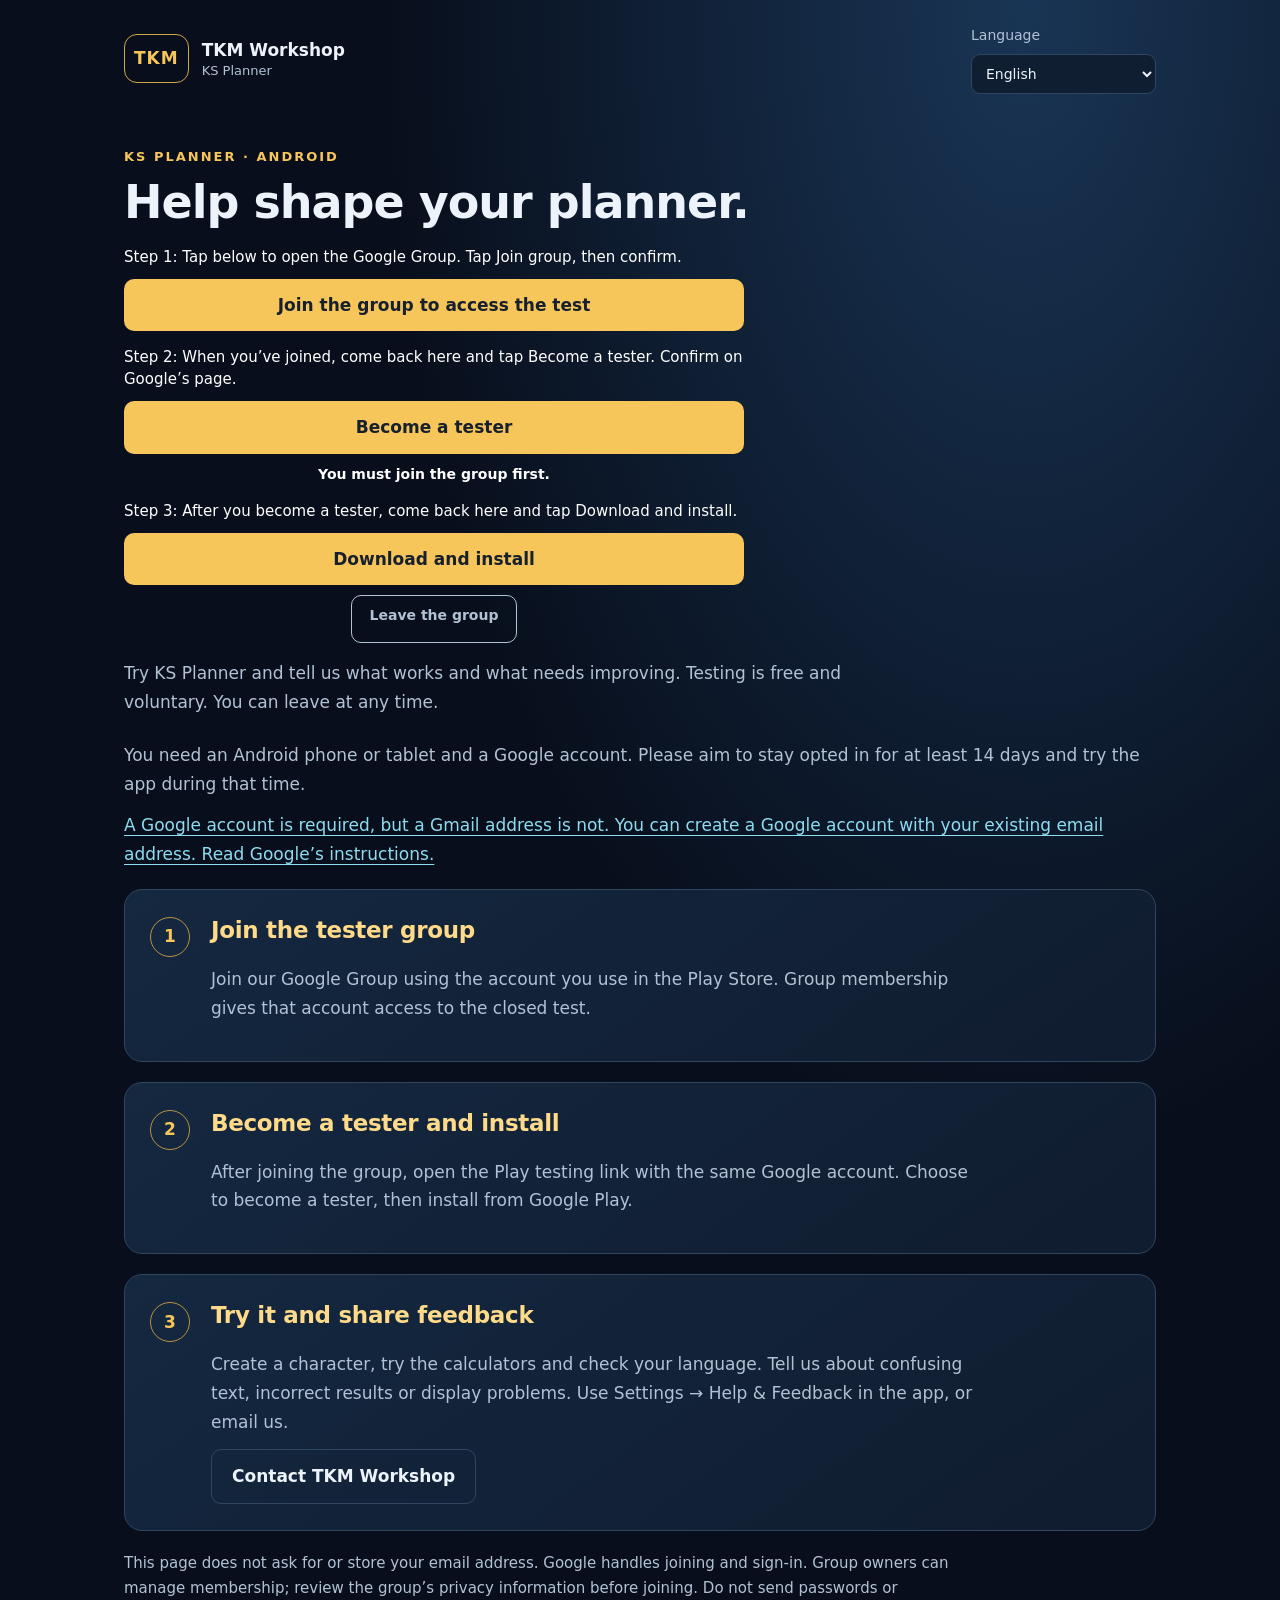
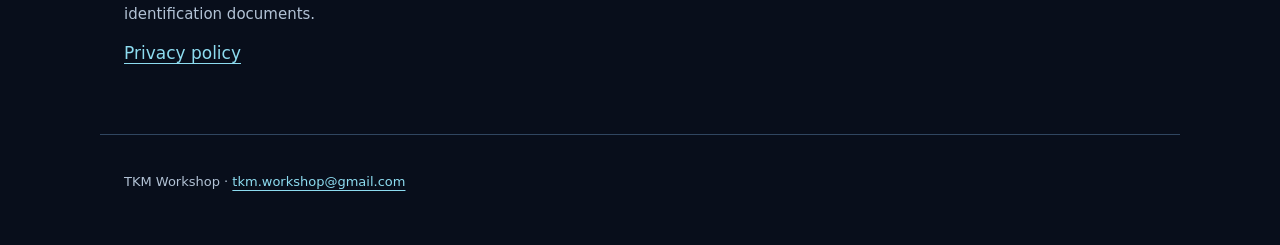
==== commit dbbfe9fb: "Signup: label buttons Become a tester, then Download and install" ====
--- a/testing.html
+++ b/testing.html
@@ -20,7 +20,7 @@
     @media(max-width:650px){header{align-items:center;gap:12px;padding:14px 20px}.brand{font-size:14px;gap:9px}.brand small{font-size:12px}.monogram{padding:8px 6px;border-radius:10px;font-size:12px;letter-spacing:.5px}.language{min-width:0;flex:1;max-width:140px;gap:4px;font-size:12px}.language select{min-width:0;max-width:100%;font-size:14px;padding:9px 7px}main{padding-top:12px}.join-action{width:100%}.step{padding-inline-start:68px}.step:before{inset-inline-start:16px;top:22px;width:32px;height:32px}}
     @media(prefers-reduced-motion:reduce){*{scroll-behavior:auto!important}}
   </style>
-  <script src="testing.js?v=20261018-play1" defer></script>
+  <script src="testing.js?v=20261018-relabel1" defer></script>
 </head>
 <body>
   <header>
@@ -28,7 +28,7 @@
     <label class="language"><span id="language-label">Language</span><select id="language" aria-labelledby="language-label"></select></label>
   </header>
   <main>
-    <div class="intro"><p class="eyebrow">KS Planner · Android</p><h1 data-copy="title">Help shape your planner.</h1><div class="signup-actions"><p class="step-hint" id="step1-note" data-copy="step1">Step 1: Tap below to open the Google Group. Tap Join group, then confirm.</p><a class="button join-action" id="group-link" target="_blank" rel="noopener" aria-describedby="step1-note" aria-disabled="true" data-copy="continue">Join the group to access the test</a><p class="step-hint" id="step2-note" data-copy="step2">Step 2: When you’ve joined, come back to this page and tap Download and install. On Google’s page, tap Become a tester.</p><a class="button" id="test-link" aria-describedby="step2-note install-prerequisite" aria-disabled="true" data-copy="download">Download and install</a><p class="join-note" id="install-prerequisite" data-copy="prerequisite">You must join the group first.</p><p class="step-hint" id="step3-note" data-copy="step3">Step 3: After you become a tester, come back here and tap Open in Google Play to install.</p><a class="button" id="play-link" aria-describedby="step3-note" aria-disabled="true" data-copy="play">Open in Google Play</a><a class="button leave-action" id="leave-link" target="_blank" rel="noopener" aria-disabled="true" data-copy="leave">Leave the group</a></div><p class="status" id="enrollment-status" role="status" data-copy="pending">Tester enrollment is being prepared. The joining links will appear here when setup is complete.</p><p data-copy="intro">Try KS Planner and tell us what works and what needs improving. Testing is free and voluntary. You can leave at any time.</p></div>
+    <div class="intro"><p class="eyebrow">KS Planner · Android</p><h1 data-copy="title">Help shape your planner.</h1><div class="signup-actions"><p class="step-hint" id="step1-note" data-copy="step1">Step 1: Tap below to open the Google Group. Tap Join group, then confirm.</p><a class="button join-action" id="group-link" target="_blank" rel="noopener" aria-describedby="step1-note" aria-disabled="true" data-copy="continue">Join the group to access the test</a><p class="step-hint" id="step2-note" data-copy="step2">Step 2: When you’ve joined, come back here and tap Become a tester. Confirm on Google’s page.</p><a class="button" id="test-link" aria-describedby="step2-note install-prerequisite" aria-disabled="true" data-copy="play">Become a tester</a><p class="join-note" id="install-prerequisite" data-copy="prerequisite">You must join the group first.</p><p class="step-hint" id="step3-note" data-copy="step3">Step 3: After you become a tester, come back here and tap Download and install.</p><a class="button" id="play-link" aria-describedby="step3-note" aria-disabled="true" data-copy="download">Download and install</a><a class="button leave-action" id="leave-link" target="_blank" rel="noopener" aria-disabled="true" data-copy="leave">Leave the group</a></div><p class="status" id="enrollment-status" role="status" data-copy="pending">Tester enrollment is being prepared. The joining links will appear here when setup is complete.</p><p data-copy="intro">Try KS Planner and tell us what works and what needs improving. Testing is free and voluntary. You can leave at any time.</p></div>
     <p data-copy="requirements">You need an Android phone or tablet and a Google account. Please aim to stay opted in for at least 14 days and try the app during that time.</p>
     <p><a href="https://support.google.com/accounts/answer/27441" data-copy="account">A Google account is required, but a Gmail address is not. You can create a Google account with your existing email address. Read Google’s instructions.</a></p>
     <div class="steps">
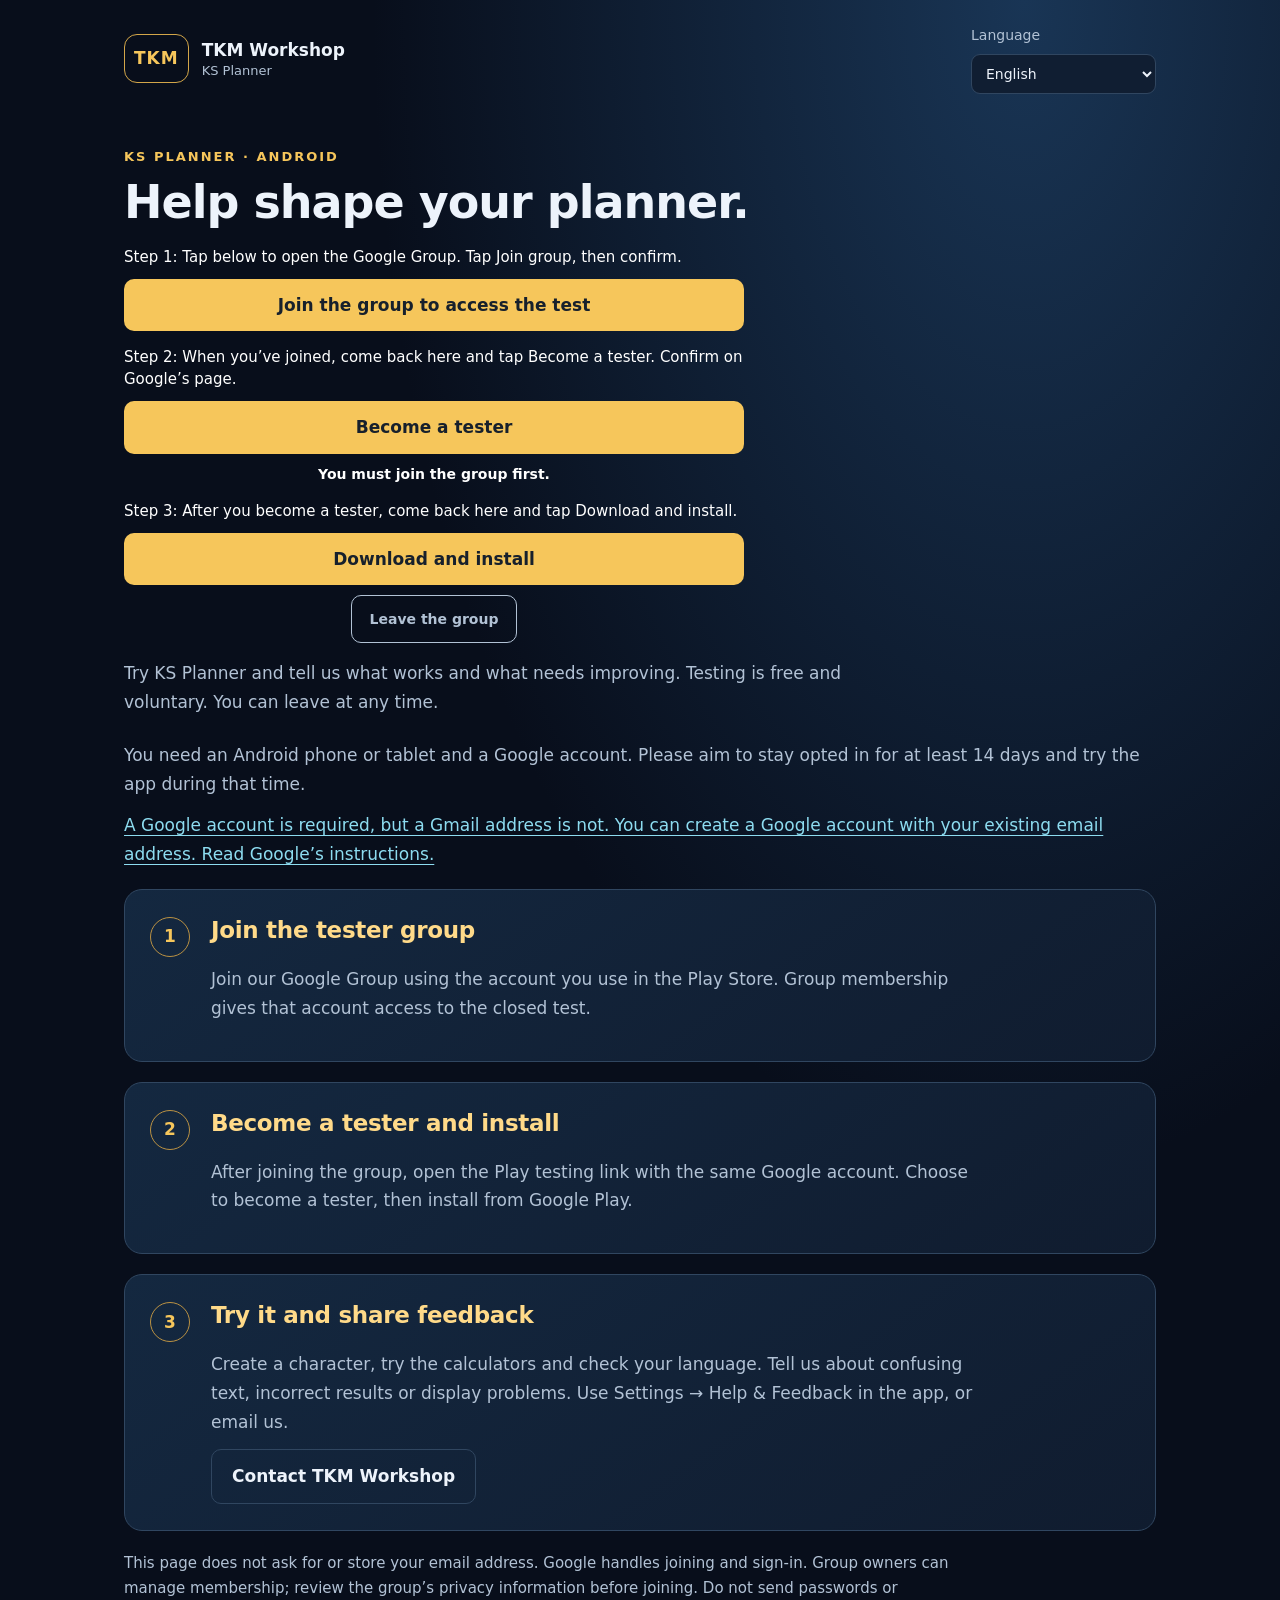
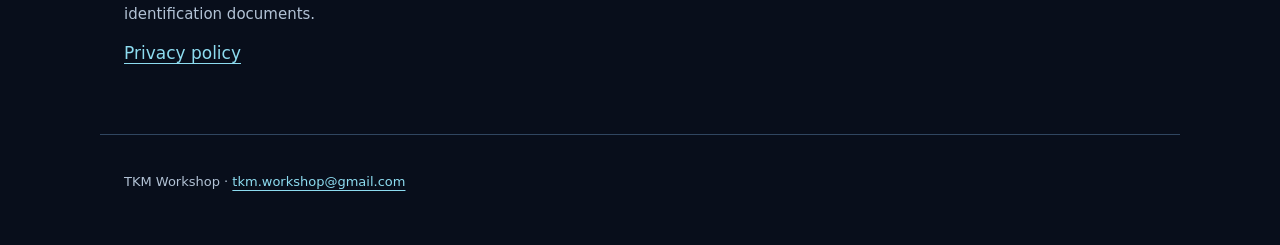
==== commit cf7ca78e: "Center Leave the group label vertically within its button" ====
--- a/testing.html
+++ b/testing.html
@@ -16,7 +16,7 @@
     .step h2{margin-top:0}.step p{max-width:770px}.button[aria-disabled="true"]{opacity:.55;cursor:default}
     .status{padding:16px 20px;border-inline-start:3px solid var(--gold);background:#19283b;border-radius:0 10px 10px 0}
     .privacy{font-size:15px;max-width:850px}.brand{flex-shrink:0}
-    .signup-actions{display:grid;gap:10px;max-width:620px}.signup-actions .button{width:100%;text-align:center}.button[aria-disabled="true"]{opacity:1;border:1px dashed var(--gold);background:var(--panel);color:var(--muted)}.signup-actions .leave-action{width:auto;justify-self:center;padding:8px 18px;font-size:14px;background:transparent;border:1px solid var(--muted);color:var(--muted)}.step-hint{margin:6px 0 0;font-size:15px;line-height:1.45;color:#fff}.step-hint:first-child{margin-top:0}#install-prerequisite{text-align:center;font-weight:700;color:#fff;margin:0}.join-note{font-size:14px;margin:8px 0 0;line-height:1.5}
+    .signup-actions{display:grid;gap:10px;max-width:620px}.signup-actions .button{width:100%;text-align:center}.button[aria-disabled="true"]{opacity:1;border:1px dashed var(--gold);background:var(--panel);color:var(--muted)}.signup-actions .leave-action{display:inline-flex;align-items:center;justify-content:center;line-height:1.4;width:auto;justify-self:center;padding:8px 18px;font-size:14px;background:transparent;border:1px solid var(--muted);color:var(--muted)}.step-hint{margin:6px 0 0;font-size:15px;line-height:1.45;color:#fff}.step-hint:first-child{margin-top:0}#install-prerequisite{text-align:center;font-weight:700;color:#fff;margin:0}.join-note{font-size:14px;margin:8px 0 0;line-height:1.5}
     @media(max-width:650px){header{align-items:center;gap:12px;padding:14px 20px}.brand{font-size:14px;gap:9px}.brand small{font-size:12px}.monogram{padding:8px 6px;border-radius:10px;font-size:12px;letter-spacing:.5px}.language{min-width:0;flex:1;max-width:140px;gap:4px;font-size:12px}.language select{min-width:0;max-width:100%;font-size:14px;padding:9px 7px}main{padding-top:12px}.join-action{width:100%}.step{padding-inline-start:68px}.step:before{inset-inline-start:16px;top:22px;width:32px;height:32px}}
     @media(prefers-reduced-motion:reduce){*{scroll-behavior:auto!important}}
   </style>
